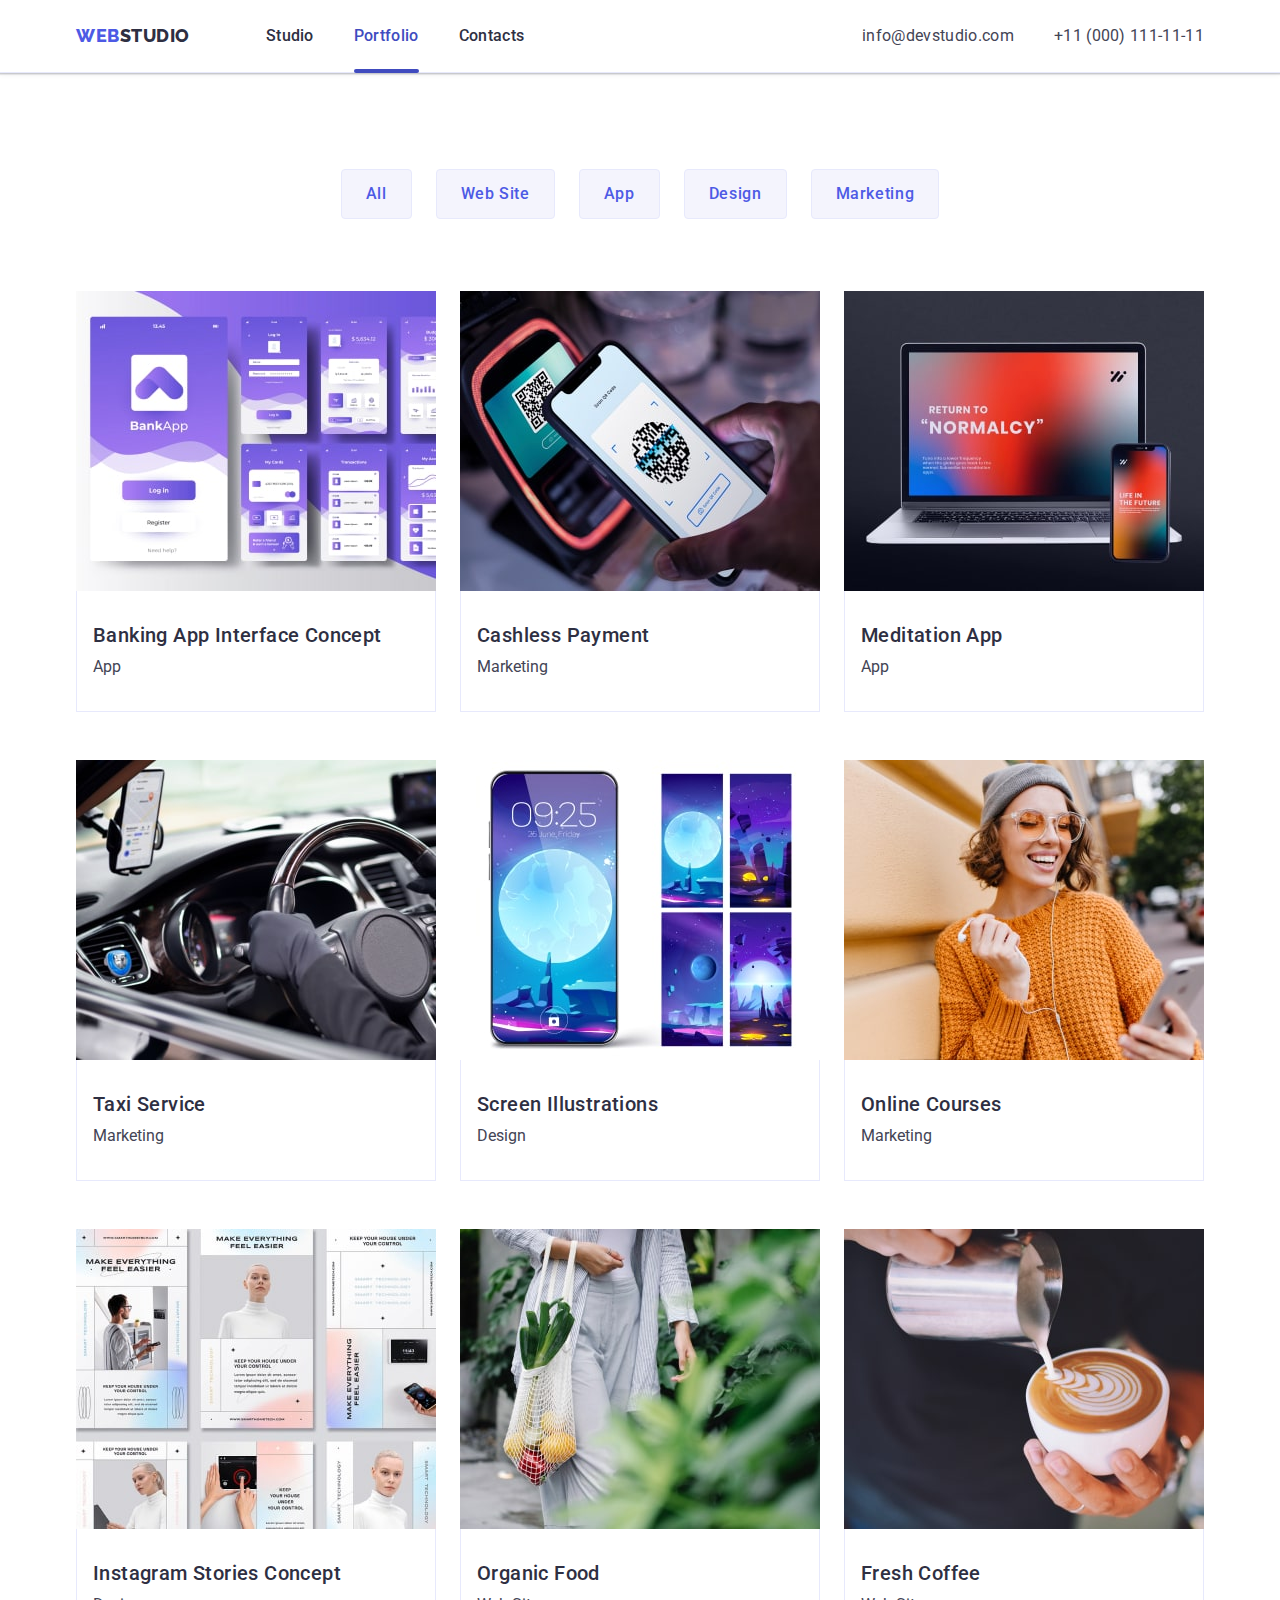
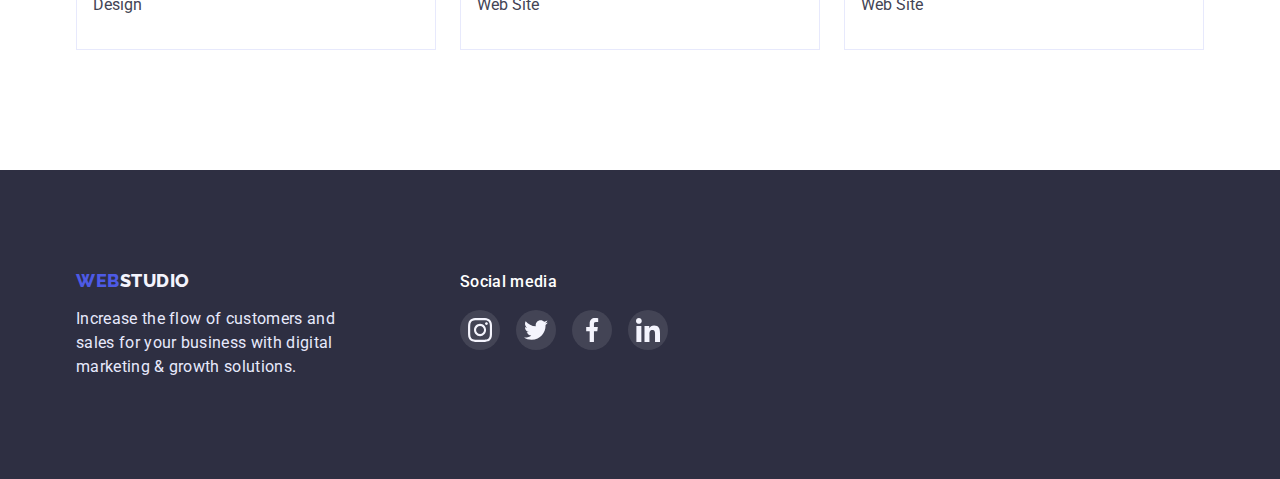
==== portfolio.html @ 3a7d2756 "Initial commit" ====
<!DOCTYPE html>
<html lang="en">

<head>
    <meta charset="UTF-8">
    <meta http-equiv="X-UA-Compatible" content="IE=edge">
    <meta name="viewport" content="width=device-width, initial-scale=1.0">

    <title>WebStudio</title>

    <link rel="stylesheet"
        href="https://cdnjs.cloudflare.com/ajax/libs/modern-normalize/1.1.0/modern-normalize.min.css">

    <link rel="preconnect" href="https://fonts.googleapis.com">
    <link rel="preconnect" href="https://fonts.gstatic.com" crossorigin>
    <link
        href="https://fonts.googleapis.com/css2?family=Raleway:wght@800&family=Roboto:wght@400;500;700;900&display=swap"
        rel="stylesheet">

    <link rel="stylesheet" href="./css/styles.css">

</head>

<body>

    <header>
        <div class="container page-header">
            <nav class="site-nav">
                <a class="logo link" href="./index.html">
                    <span class="logo-accent">Web</span>Studio</a>

                <ul class="site-nav-list list">
                    <li class="site-nav-item">
                        <a class="site-nav-link link" href="./index.html">Studio</a>
                    </li>
                    <li class="site-nav-item">
                        <a class="site-nav-link link active" href="./portfolio.html">Portfolio</a>
                    </li>
                    <li class="site-nav-item">
                        <a class="site-nav-link link" href="">Contacts</a>
                    </li>
                </ul>
            </nav>

            <address>
                <ul class="contacts-list list">
                    <li class="contacts-list-item">
                        <a class="link" href="mailto:info@devstudio.com">info@devstudio.com</a>
                    </li>
                    <li class="contacts-list-item">
                        <a class="link" href="tel:+110001111111">+11 (000) 111-11-11</a>
                    </li>
                </ul>
            </address>
        </div>
    </header>

    <main>
        <section class="portfolio">
            <div class="container">
                <h1 class="visually-hidden">Portfolio</h1>
                <!-- Filter -->
                <ul class="filter list">
                    <li class="filter-item"><button type="button" class="filter-btn">All</button></li>
                    <li class="filter-item"><button type="button" class="filter-btn">Web site</button></li>
                    <li class="filter-item"><button type="button" class="filter-btn">App</button></li>
                    <li class="filter-item"><button type="button" class="filter-btn">Design</button></li>
                    <li class="filter-item"><button type="button" class="filter-btn">Marketing</button></li>
                </ul>

                <!-- Portfolio -->
                <ul class="portfolio-list list">
                    <li class="project">
                        <a class="project-link link" href="">
                            <div class="img-wrap">
                                <img src="./images/portfolio/img1.jpg" alt="App interface" width="360">
                                <p class="img-text-overlay">14 Stylish and User-Friendly App Design Concepts · Task
                                    Manager App ·
                                    Calorie Tracker
                                    App · Exotic Fruit Ecommerce App ·
                                    Cloud Storage App</p>
                            </div>
                            <div class="project-content">
                                <h2 class="subtitle">Banking app interface concept</h2>
                                <p class="description">App</p>
                            </div>
                        </a>
                    </li>
                    <li class="project">
                        <a class="project-link link" href="">
                            <div class="img-wrap">
                                <img src="./images/portfolio/img2.jpg" alt="Cashless payment" width="360">
                                <p class="img-text-overlay">14 Stylish and User-Friendly App Design Concepts · Task
                                    Manager App ·
                                    Calorie Tracker
                                    App · Exotic Fruit Ecommerce App ·
                                    Cloud Storage App</p>
                            </div>
                            <div class="project-content">
                                <h2 class="subtitle">Cashless payment</h2>
                                <p class="description">Marketing</p>
                            </div>

                        </a>
                    </li>
                    <li class="project">
                        <a class="project-link link" href="">
                            <div class="img-wrap">
                                <img src="./images/portfolio/img3.jpg" alt="Meditation app" width="360">
                                <p class="img-text-overlay">14 Stylish and User-Friendly App Design Concepts · Task
                                    Manager App ·
                                    Calorie Tracker
                                    App · Exotic Fruit Ecommerce App ·
                                    Cloud Storage App</p>
                            </div>
                            <div class="project-content">
                                <h2 class="subtitle">Meditation App</h2>
                                <p class="description">App</p>
                            </div>
                        </a>
                    </li>
                    <li class="project">
                        <a class="project-link link" href="">
                            <div class="img-wrap">
                                <img src="./images/portfolio/img4.jpg" alt="Taxi service" width="360">
                                <p class="img-text-overlay">14 Stylish and User-Friendly App Design Concepts · Task
                                    Manager App ·
                                    Calorie Tracker
                                    App · Exotic Fruit Ecommerce App ·
                                    Cloud Storage App</p>
                            </div>
                            <div class="project-content">
                                <h2 class="subtitle">Taxi service</h2>
                                <p class="description">Marketing</p>
                            </div>
                        </a>
                    </li>
                    <li class="project">
                        <a class="project-link link" href="">
                            <div class="img-wrap">
                                <img src="./images/portfolio/img5.jpg" alt="Screen illustrations" width="360">
                                <p class="img-text-overlay">14 Stylish and User-Friendly App Design Concepts · Task
                                    Manager App ·
                                    Calorie Tracker
                                    App · Exotic Fruit Ecommerce App ·
                                    Cloud Storage App</p>
                            </div>
                            <div class="project-content">
                                <h2 class="subtitle">Screen illustrations</h2>
                                <p class="description">Design</p>
                            </div>
                        </a>
                    </li>
                    <li class="project">
                        <a class="project-link link" href="">
                            <div class="img-wrap">
                                <img src="./images/portfolio/img6.jpg" alt="Online courses" width="360">
                                <p class="img-text-overlay">14 Stylish and User-Friendly App Design Concepts · Task
                                    Manager App ·
                                    Calorie Tracker
                                    App · Exotic Fruit Ecommerce App ·
                                    Cloud Storage App</p>
                            </div>
                            <div class="project-content">
                                <h2 class="subtitle">Online courses</h2>
                                <p class="description">Marketing</p>
                            </div>
                        </a>
                    </li>
                    <li class="project">
                        <a class="project-link link" href="">
                            <div class="img-wrap">
                                <img src="./images/portfolio/img7.jpg" alt="Instagram stories concept" width="360">
                                <p class="img-text-overlay">14 Stylish and User-Friendly App Design Concepts · Task
                                    Manager App ·
                                    Calorie Tracker
                                    App · Exotic Fruit Ecommerce App ·
                                    Cloud Storage App</p>
                            </div>
                            <div class="project-content">
                                <h2 class="subtitle">Instagram stories concept</h2>
                                <p class="description">Design</p>
                            </div>
                        </a>
                    </li>
                    <li class="project">
                        <a class="project-link link" href="">
                            <div class="img-wrap">
                                <img src="./images/portfolio/img8.jpg" alt="Organic food" width="360">
                                <p class="img-text-overlay">14 Stylish and User-Friendly App Design Concepts · Task
                                    Manager App ·
                                    Calorie Tracker
                                    App · Exotic Fruit Ecommerce App ·
                                    Cloud Storage App</p>
                            </div>
                            <div class="project-content">
                                <h2 class="subtitle">Organic food</h2>
                                <p class="description">Web site</p>
                            </div>
                        </a>
                    </li>
                    <li class="project">
                        <a class="project-link link" href="">
                            <div class="img-wrap">
                                <img src="./images/portfolio/img9.jpg" alt="Coffee" width="360">
                                <p class="img-text-overlay">14 Stylish and User-Friendly App Design Concepts · Task
                                    Manager App ·
                                    Calorie Tracker
                                    App · Exotic Fruit Ecommerce App ·
                                    Cloud Storage App</p>
                            </div>
                            <div class="project-content">
                                <h2 class="subtitle">Fresh coffee</h2>
                                <p class="description">Web site</p>
                            </div>
                        </a>
                    </li>
                </ul>
            </div>
        </section>
    </main>

    <footer>
        <div class="container footer-container">
            <div class="logo-slogan">
                <a href="./index.html" class="logo logo-footer link"><span class="logo-accent">Web</span>Studio</a>
                <p class="footer-text">Increase the flow of customers and sales for your business with digital marketing
                    &
                    growth solutions.</p>
            </div>
            <div class="social-media">
                <p class="social-media-subtitle subtitle">Social media</p>
                <ul class="footer-social-list list">
                    <li class="footer-social-item">
                        <a href="" class="footer-social-link link">
                            <svg class="social-icon" width="24" height="24">
                                <use href="./images/icons.svg#icon-instagram"></use>
                            </svg>
                        </a>
                    </li>
                    <li class="footer-social-item">
                        <a href="" class="footer-social-link link">
                            <svg class="social-icon" width="24" height="24">
                                <use href="./images/icons.svg#icon-twitter"></use>
                            </svg>
                        </a>
                    </li>
                    <li class="footer-social-item">
                        <a href="" class="footer-social-link link">
                            <svg class="social-icon" width="24" height="24">
                                <use href="./images/icons.svg#icon-facebook"></use>
                            </svg>
                        </a>
                    </li>
                    <li class="footer-social-item">
                        <a href="" class="footer-social-link link">
                            <svg class="social-icon" width="24" height="24">
                                <use href="./images/icons.svg#icon-linkedin"></use>
                            </svg>
                        </a>
                    </li>
                </ul>
            </div>

        </div>
    </footer>

</body>

</html>
---- css/styles.css ----
:root {
  --primary-brand: #4d5ae5;
  --pressed-state: #404bbf;
  --dark: #2e2f42;
  --success: #31d0aa;
  --text: #434455;
  --subtle-text: #8e8f99;
  --accent: #e7e9fc;
  --light: #f4f4fd;
  --modal-overlay: rgba(46, 47, 66, 0.4);
  --modal-bg: #fcfcfc;
  --hero-background: rgba(46, 47, 66, 0.7);
  --main-background: #ffffff;
  --footer-social: rgba(255, 255, 255, 0.1);
  --light-text: #ffffff;
}

img {
  display: block;
  width: 100%;
  height: auto;
}

body {
  margin: 0;

  background-color: var(--main-background);
  color: var(--text);
  font-family: "Roboto", sans-serif;
  font-weight: 400;
  font-size: 16px;
  line-height: 1.5;
}

.container {
  width: 1158px;
  margin: 0 auto;
  padding: 0 15px;
}

.list {
  margin: 0;
  padding: 0;

  list-style: none;
}

.link {
  text-decoration: none;
}

.section-title {
  margin-top: 0;
  margin-bottom: 72px;

  font-weight: 700;
  font-size: 36px;
  line-height: 1.11;
  text-align: center;
  text-transform: capitalize;
  letter-spacing: 0.02em;
}

.subtitle {
  margin-top: 0;
  margin-bottom: 8px;

  color: var(--dark);
  font-weight: 500;
  font-size: 20px;
  line-height: 1.2;
  letter-spacing: 0.02em;
  text-transform: capitalize;
}

.description {
  margin-top: 0;
  margin-bottom: 0;

  color: var(--text);
  text-transform: capitalize;
}

.visually-hidden {
  position: absolute;
  width: 1px;
  height: 1px;
  margin: -1px;
  border: 0;
  padding: 0;

  white-space: nowrap;
  clip-path: inset(100%);
  clip: rect(0 0 0 0);
  overflow: hidden;
}
/*-------------------- Header ----------------------*/
header {
  border-bottom: 1px solid var(--accent);
  box-shadow: 0px 2px 1px rgba(46, 47, 66, 0.08),
    0px 1px 1px rgba(46, 47, 66, 0.16), 0px 1px 6px rgba(46, 47, 66, 0.08);
}

.page-header {
  display: flex;
  align-items: center;
}

.site-nav {
  display: flex;
  align-items: center;
}

.logo {
  display: block;
  margin-right: 76px;

  color: var(--dark);
  font-family: "Raleway", sans-serif;
  font-weight: 800;
  font-size: 18px;
  line-height: 1.33;
  letter-spacing: 0.03em;
  text-transform: uppercase;
}

.logo-accent {
  color: var(--primary-brand);
}

.site-nav-list {
  display: flex;
  gap: 40px;
}

.site-nav-link {
  position: relative;
  display: block;
  padding-top: 24px;
  padding-bottom: 24px;

  color: var(--dark);
  font-weight: 500;
  letter-spacing: 0.02em;

  transition: color 250ms cubic-bezier(0.4, 0, 0.2, 1);
}

.site-nav-link:hover,
.site-nav-link:focus,
.site-nav-link.active {
  color: var(--pressed-state);
}

.site-nav-link.active::after {
  content: "";
  position: absolute;
  left: 0;
  bottom: -1px;
  width: 100%;
  height: 4px;

  background-color: var(--pressed-state);
  border-radius: 2px;
}

address {
  margin-left: auto;
}

.contacts-list {
  display: flex;
  gap: 40px;
}

.contacts-list .link {
  color: var(--text);
  font-style: normal;
  font-weight: 400;
  font-size: 16px;
  line-height: 1.5;
  letter-spacing: 0.02em;

  transition: color 250ms cubic-bezier(0.4, 0, 0.2, 1);
}

.contacts-list .link:hover,
.contacts-list .link:focus {
  color: var(--pressed-state);
}

/*----------------- Hero section -------------------*/
.hero-section {
  padding: 188px 0;
  margin-left: auto;
  margin-right: auto;
  text-align: center;
  background-image: linear-gradient(
      var(--hero-background),
      var(--hero-background)
    ),
    url(../images/people-office.jpg);
  background-repeat: no-repeat;
  background-position: center;
  max-width: 1440px;
  background-size: cover;
}

.hero-title {
  margin: 0 auto 48px;
  max-width: 496px;

  color: var(--light-text);
  font-weight: 700;
  font-size: 56px;
  line-height: 1.07;
  letter-spacing: 0.02em;
}

.order-btn {
  padding: 16px 32px;
  min-width: 169px;
  border-radius: 4px;
  border: none;

  background-color: var(--primary-brand);
  color: var(--light-text);
  font-family: inherit;
  font-style: normal;
  font-weight: 500;
  font-size: 16px;
  line-height: 1.5;
  letter-spacing: 0.04em;
  text-align: center;

  cursor: pointer;

  transition: background-color 250ms cubic-bezier(0.4, 0, 0.2, 1);
}

.order-btn:hover,
.order-btn:focus {
  background-color: var(--pressed-state);
}

/*--------- Features ----------*/
.features {
  padding-top: 120px;
  padding-bottom: 60px;
}

.feature-list {
  display: flex;
  gap: 24px;
}

.feature-list-item {
  width: calc((100%-72px) / 4);
}

.feature-list-item::before {
  display: block;
  content: "";
  margin-bottom: 8px;
  height: 112px;
  border-radius: 4px;

  background-repeat: no-repeat;
  background-position: center;
  background-color: var(--light);
}

.icon-antenna::before {
  background-image: url(../images/svg/antenna.svg);
}

.icon-clock::before {
  background-image: url(../images/svg/clock.svg);
}

.icon-diagram::before {
  background-image: url(../images/svg/diagram.svg);
}

.icon-astronaut::before {
  background-image: url(../images/svg/astronaut.svg);
}

.feature-description {
  margin-top: 0;
  margin-bottom: 0;
}
/*--------- Works ----------*/
.works {
  padding-top: 60px;
  padding-bottom: 120px;
}

.works-list {
  display: flex;
  gap: 24px;
}

.works-list-item {
  width: calc((100%-48px) / 3);
}

/*--------- Team section ----------*/
.team-section {
  padding-top: 120px;
  padding-bottom: 120px;

  background-color: var(--light);
}

.team-list {
  display: flex;
  gap: 24px;
}

.team-item {
  width: calc((100%-72px) / 4);
  border-radius: 0px 0px 4px 4px;
  box-shadow: 0px 1px 6px rgba(46, 47, 66, 0.08),
    0px 1px 1px rgba(46, 47, 66, 0.16), 0px 2px 1px rgba(46, 47, 66, 0.08);
}
.team-item-content {
  padding: 32px 0;
  max-width: 264px;
  border-radius: 0px 0px 4px 4px;

  background-color: var(--main-background);
  text-align: center;
}

.team-item-description {
  margin-bottom: 8px;
}

.team-social-list {
  display: flex;
  justify-content: center;
  gap: 24px;
}

.team-social-item {
  width: 40px;
  height: 40px;
}
.team-social-link {
  display: flex;
  justify-content: center;
  align-items: center;
  width: 100%;
  height: 100%;
  border-radius: 50%;

  background-color: var(--primary-brand);

  transition: background-color 250ms cubic-bezier(0.4, 0, 0.2, 1);
}

.team-social-link:is(:hover, :focus) {
  background-color: var(--pressed-state);
}

.social-icon {
}

/*--------- Customers section ----------*/
.customers {
  padding-top: 130px;
  padding-bottom: 120px;
}

.customers-list {
  display: flex;
  justify-content: center;
  gap: 24px;
}

.customers-item {
  width: 168px;
  height: 88px;
}

.customer-link {
  display: flex;
  justify-content: center;
  align-items: center;
  width: 100%;
  height: 100%;
  border: 1px solid var(--subtle-text);
  border-radius: 4px;

  color: var(--subtle-text);

  transition: color 250ms cubic-bezier(0.4, 0, 0.2, 1),
    border-color 250ms cubic-bezier(0.4, 0, 0.2, 1);
}

.customer-link:is(:hover, :focus) {
  border: 1px solid var(--pressed-state);
  color: var(--pressed-state);
}

.customer-icon {
  fill: currentColor;

  transition: fill 250ms cubic-bezier(0.4, 0, 0.2, 1);
}
/*--------------------- Footer ---------------------*/
footer {
  padding-top: 100px;
  padding-bottom: 100px;

  background-color: var(--dark);
  color: var(--accent);
  letter-spacing: 0.02em;
}

.footer-container {
  display: flex;
}

.logo-slogan {
  margin-right: 120px;
}

.logo-footer {
  display: block;
  margin-bottom: 16px;

  color: var(--light);
  line-height: 1.17;
  letter-spacing: 0.03em;
}

.footer-text {
  margin-top: 0;
  margin-bottom: 0;
  width: 264px;
}

.social-media-subtitle {
  margin-bottom: 16px;

  color: var(--light-text);
  font-size: 16px;
  line-height: 1.5;
  text-transform: none;
}

.footer-social-list {
  display: flex;
  justify-content: center;
  gap: 16px;
}

.footer-social-item {
  width: 40px;
  height: 40px;
}
.footer-social-link {
  display: flex;
  justify-content: center;
  align-items: center;
  width: 100%;
  height: 100%;
  border-radius: 50%;

  background-color: var(--footer-social);

  transition: background-color 250ms cubic-bezier(0.4, 0, 0.2, 1);
}

.footer-social-link:is(:hover, :focus) {
  background-color: var(--success);
}

/*-------------------------- Portfolio page --------------------------*/
.portfolio {
  padding-top: 96px;
  padding-bottom: 120px;
}

.filter {
  display: flex;
  margin-bottom: 72px;
  justify-content: center;
  gap: 24px;
}

.filter-btn {
  padding: 12px 24px;
  border: 1px solid var(--accent);
  border-radius: 4px;

  background-color: var(--light);
  color: var(--primary-brand);
  font-family: inherit;
  font-style: normal;
  font-weight: 500;
  font-size: 16px;
  line-height: 1.5;
  letter-spacing: 0.04em;
  text-transform: capitalize;

  cursor: pointer;

  transition: background-color 250ms cubic-bezier(0.4, 0, 0.2, 1),
    color 250ms cubic-bezier(0.4, 0, 0.2, 1),
    border-color 250ms cubic-bezier(0.4, 0, 0.2, 1),
    box-shadow 250ms cubic-bezier(0.4, 0, 0.2, 1);
}

.filter-btn:hover,
.filter-btn:focus {
  box-shadow: 0px 3px 1px rgba(0, 0, 0, 0.1), 0px 2px 1px rgba(0, 0, 0, 0.08),
    0px 2px 2px rgba(0, 0, 0, 0.12);
  border-color: transparent;
  background-color: var(--pressed-state);
  color: var(--light-text);
}

.portfolio-list {
  display: flex;
  column-gap: 24px;
  row-gap: 48px;
  flex-wrap: wrap;
}

.project {
  width: calc((100% - 48px) / 3);
}

.project-link {
  display: block;
  transition: box-shadow 250ms cubic-bezier(0.4, 0, 0.2, 1);
}

.project-link:hover,
.project-link:focus {
  box-shadow: 0px 1px 6px rgba(46, 47, 66, 0.08),
    0px 1px 1px rgba(46, 47, 66, 0.16), 0px 2px 1px rgba(46, 47, 66, 0.08);
}

.img-wrap {
  position: relative;
  overflow: hidden;
}

.img-text-overlay {
  position: absolute;
  top: 0;
  left: 0;
  width: 100%;
  height: 100%;
  padding: 40px 32px 0;
  margin-top: 0;
  margin-bottom: 0;
  letter-spacing: 0.02em;
  color: var(--light);
  background-color: var(--primary-brand);

  overflow: auto;
  transform: translateY(100%);
  transition: transform 250ms cubic-bezier(0.4, 0, 0.2, 1);
}

.project-link:is(:hover, :focus) .img-text-overlay {
  transform: translateY(0);
}

.project-content {
  padding: 32px 0 32px 16px;
  border-left: 1px solid var(--accent);
  border-bottom: 1px solid var(--accent);
  border-right: 1px solid var(--accent);

  background-color: var(--main-background);
}

/*---------------- Modal -----------------*/
.backdrop {
  position: fixed;
  top: 0;
  left: 0;
  width: 100%;
  height: 100%;
  background-color: var(--modal-overlay);

  transition: opacity 250ms cubic-bezier(0.4, 0, 0.2, 1);
}

.modal {
  position: absolute;
  top: 50%;
  left: 50%;
  transform: translate(-50%, -50%) scale(1);
  width: 408px;
  min-height: 576px;

  background: var(--modal-bg);
  box-shadow: 0px 1px 1px rgba(0, 0, 0, 0.14), 0px 1px 3px rgba(0, 0, 0, 0.12),
    0px 2px 1px rgba(0, 0, 0, 0.2);
  border-radius: 4px;

  transition: transform 250ms cubic-bezier(0.4, 0, 0.2, 1);
}

.close-btn {
  display: flex;
  justify-content: center;
  align-items: center;
  width: 24px;
  height: 24px;
  margin-top: 24px;
  margin-right: 24px;
  margin-left: auto;
  padding: 0;

  background-color: var(--accent);
  border: 1px solid rgba(0, 0, 0, 0.1);
  border-radius: 50%;

  cursor: pointer;

  transition: background-color 250ms cubic-bezier(0.4, 0, 0.2, 1),
    border-color 250ms cubic-bezier(0.4, 0, 0.2, 1),
    fill 250ms cubic-bezier(0.4, 0, 0.2, 1);
}

.close-btn:is(:hover, :focus) {
  background-color: var(--pressed-state);
  border-color: transparent;
  fill: var(--main-background);
}

.is-hidden {
  opacity: 0;
  visibility: hidden;
  pointer-events: none;
}

.backdrop.is-hidden .modal {
  transform: translate(-50%, -50%) scale(0);
}
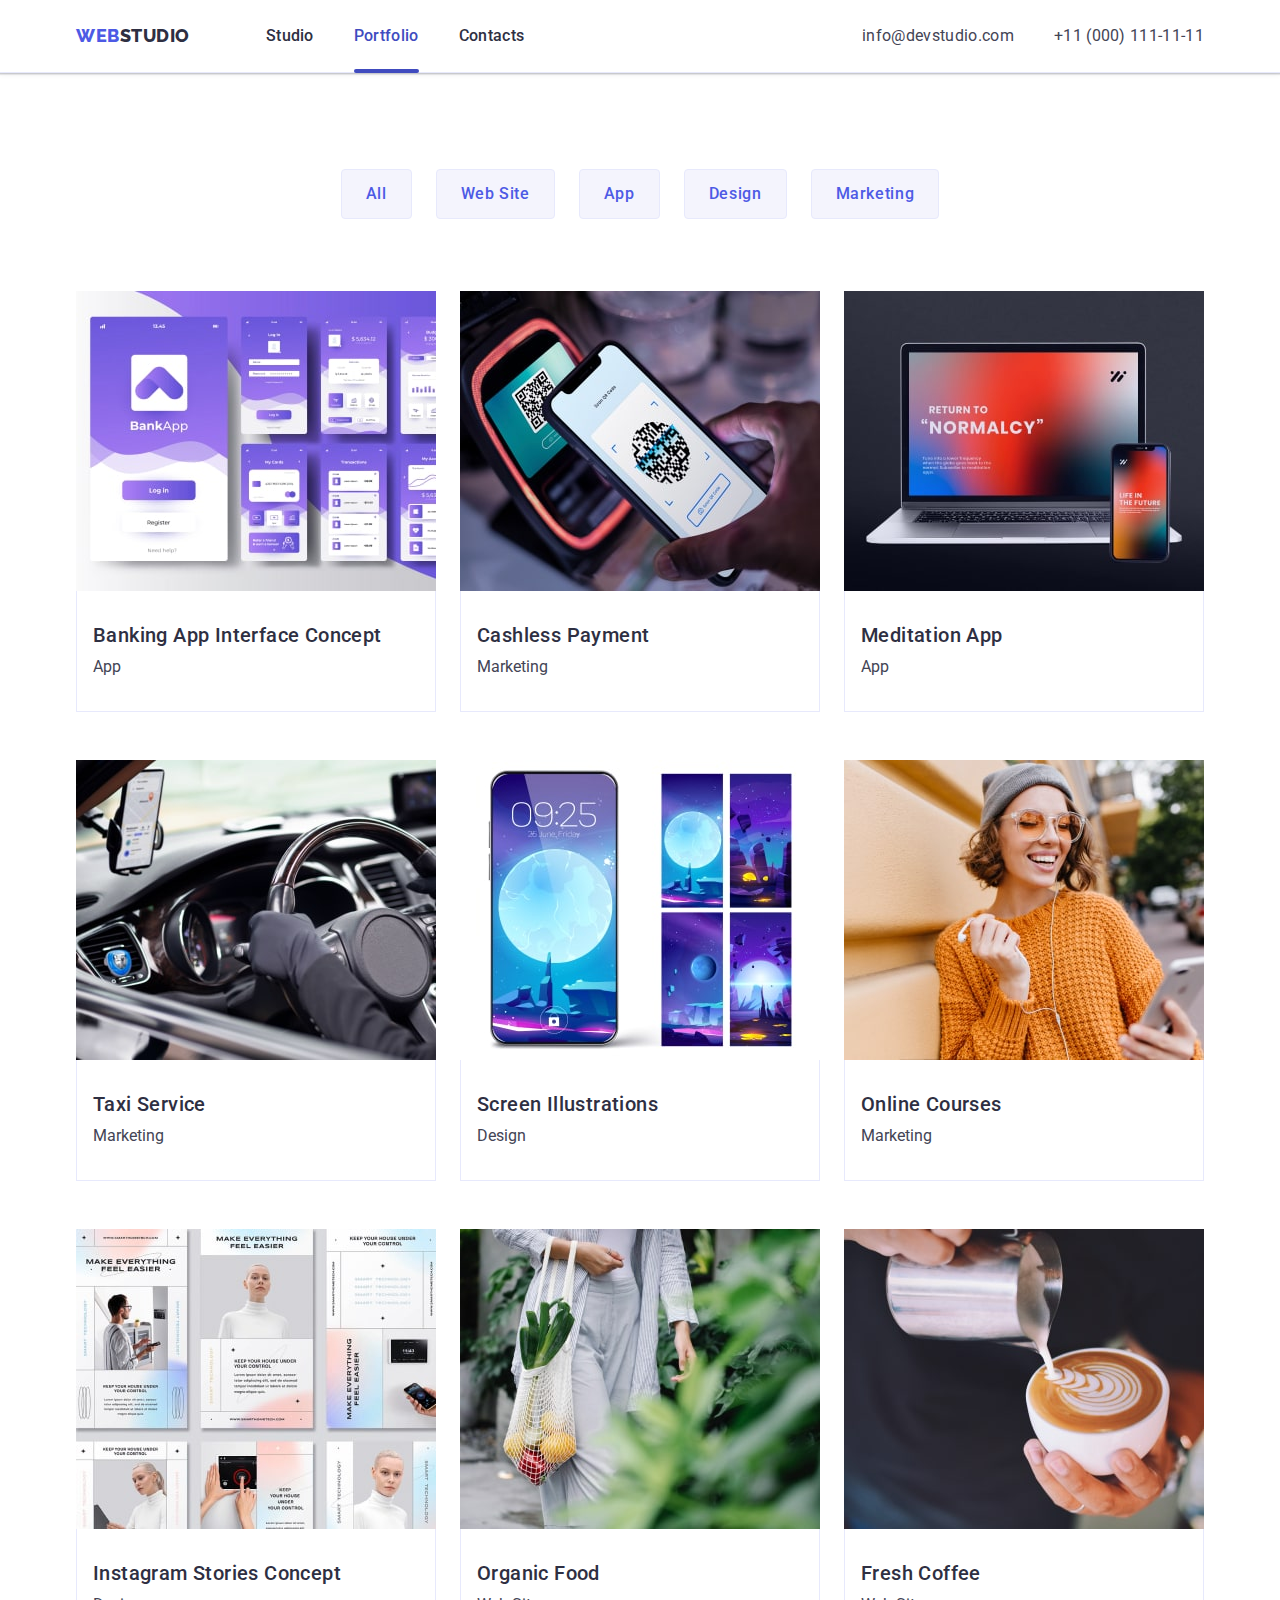
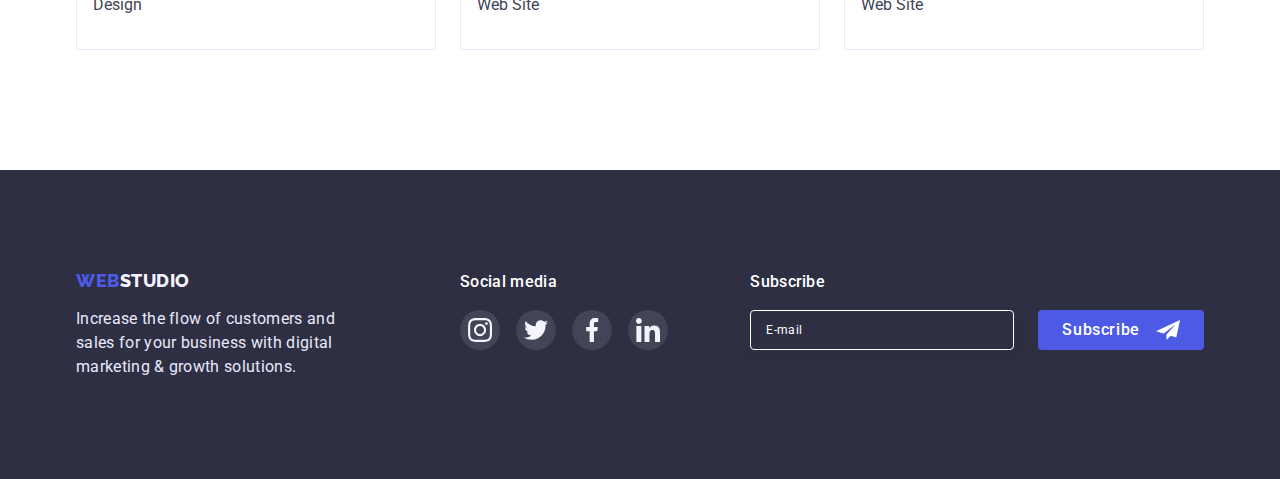
==== commit bf6bce0e: "Form footer and modal" ====
--- a/portfolio.html
+++ b/portfolio.html
@@ -262,6 +262,26 @@
                 </ul>
             </div>
 
+            <div class="subscribe-field">
+                <p class="social-media-subtitle subtitle">Subscribe</p>
+
+                <form class="subscribe-form">
+                    <div class="footer-field-group">
+                        <input type="email" id="subscribe-field" class="subscribe-input" required>
+                        <label for="subscribe-field" class="subscribe-label">
+                            E-mail
+                        </label>
+                    </div>
+
+                    <button type="submit" class="subscribe-btn order-btn">
+                        <span class="name-btn">Subscribe</span>
+                        <svg class="subscribe-icon" width="24" height="24">
+                            <use href="./images/icons.svg#icon-plane"></use>
+                        </svg>
+                    </button>
+                </form>
+            </div>
+
         </div>
     </footer>
 
--- a/css/styles.css
+++ b/css/styles.css
@@ -4,10 +4,11 @@
   --dark: #2e2f42;
   --success: #31d0aa;
   --text: #434455;
-  --subtle-text: #8e8f99;
+  --subtitle-text: #8e8f99;
   --accent: #e7e9fc;
   --light: #f4f4fd;
   --modal-overlay: rgba(46, 47, 66, 0.4);
+  --modal-form: rgba(46, 47, 66, 0.2);
   --modal-bg: #fcfcfc;
   --hero-background: rgba(46, 47, 66, 0.7);
   --main-background: #ffffff;
@@ -93,6 +94,17 @@
   clip-path: inset(100%);
   clip: rect(0 0 0 0);
   overflow: hidden;
+}
+
+.form {
+  font-size: 12px;
+  line-height: 1.17;
+  letter-spacing: 0.04em;
+  color: var(--dark);
+
+  border: 1px solid var(--modal-form);
+  border-radius: 4px;
+  outline: transparent;
 }
 /*-------------------- Header ----------------------*/
 header {
@@ -478,6 +490,57 @@
   background-color: var(--success);
 }
 
+.subscribe-field {
+  margin-left: auto;
+}
+
+.subscribe-form {
+  display: flex;
+  gap: 24px;
+}
+
+.footer-field-group {
+  position: relative;
+}
+.subscribe-input {
+  width: 264px;
+  height: 40px;
+  padding: 8px 16px;
+  padding-left: 60px;
+
+  border: 1px solid var(--main-background);
+  filter: drop-shadow(0px 4px 4px rgba(0, 0, 0, 0.15));
+  border-radius: 4px;
+  background-color: inherit;
+  color: var(--light-text);
+  font-size: 12px;
+  line-height: 2;
+}
+
+.subscribe-label {
+  position: absolute;
+  top: 50%;
+  left: 16px;
+  transform: translateY(-50%);
+
+  display: block;
+  color: var(--light-text);
+  font-size: 12px;
+  line-height: 2;
+}
+
+.subscribe-btn {
+  display: flex;
+  justify-content: center;
+  align-items: center;
+  gap: 16px;
+  padding: 8px 24px;
+  min-width: 165px;
+}
+
+.subscribe-icon {
+  fill: var(--main-background);
+}
 /*-------------------------- Portfolio page --------------------------*/
 .portfolio {
   padding-top: 96px;
@@ -588,6 +651,7 @@
   left: 0;
   width: 100%;
   height: 100%;
+
   background-color: var(--modal-overlay);
 
   transition: opacity 250ms cubic-bezier(0.4, 0, 0.2, 1);
@@ -600,6 +664,7 @@
   transform: translate(-50%, -50%) scale(1);
   width: 408px;
   min-height: 576px;
+  padding: 24px;
 
   background: var(--modal-bg);
   box-shadow: 0px 1px 1px rgba(0, 0, 0, 0.14), 0px 1px 3px rgba(0, 0, 0, 0.12),
@@ -615,9 +680,8 @@
   align-items: center;
   width: 24px;
   height: 24px;
-  margin-top: 24px;
-  margin-right: 24px;
   margin-left: auto;
+  margin-bottom: 24px;
   padding: 0;
 
   background-color: var(--accent);
@@ -646,3 +710,149 @@
 .backdrop.is-hidden .modal {
   transform: translate(-50%, -50%) scale(0);
 }
+
+/*------------------------ Modal-form -------------------------*/
+.modal-form-title {
+  margin-top: 0;
+  margin-bottom: 16px;
+
+  font-weight: 500;
+  font-size: 16px;
+  line-height: 1.5;
+  text-align: center;
+  letter-spacing: 0.02em;
+  color: var(--dark);
+}
+
+.modal-form {
+  display: flex;
+  flex-direction: column;
+}
+
+.form-group {
+  margin-bottom: 8px;
+}
+
+.comment-field {
+  margin-bottom: 16px;
+}
+
+.form-label {
+  margin-bottom: 4px;
+
+  font-size: 12px;
+  line-height: 1.17;
+  letter-spacing: 0.04em;
+  color: var(--subtitle-text);
+}
+
+.form-field-group {
+  position: relative;
+}
+
+.form-field {
+  width: 100%;
+  height: 40px;
+  padding: 8px 16px;
+  padding-left: 38px;
+
+  transition: border-color 250ms cubic-bezier(0.4, 0, 0.2, 1);
+}
+
+.form-field:is(:hover, :focus) {
+  border-color: var(--primary-brand);
+}
+
+.form-field:is(:hover, :focus) + .form-icon {
+  fill: var(--primary-brand);
+}
+
+.form-icon {
+  position: absolute;
+  top: 50%;
+  left: 16px;
+  transform: translateY(-50%);
+
+  transition: fill 250ms cubic-bezier(0.4, 0, 0.2, 1);
+}
+
+.form-textarea {
+  display: block;
+  width: 100%;
+  height: 120px;
+  resize: none;
+  padding: 8px 16px;
+
+  transition: border-color 250ms cubic-bezier(0.4, 0, 0.2, 1);
+}
+
+.form-textarea:is(:hover, :focus) {
+  border-color: var(--primary-brand);
+}
+
+.form-textarea::placeholder {
+  color: var(--modal-overlay);
+}
+
+.checkbox-group {
+  display: flex;
+  gap: 8px;
+  align-items: center;
+  margin-bottom: 24px;
+}
+
+.checkbox-label {
+  display: flex;
+  gap: 8px;
+}
+
+.checkbox-custom {
+  display: flex;
+  align-items: center;
+  justify-content: center;
+  width: 16px;
+  height: 16px;
+
+  border: 1px solid var(--dark);
+  border-radius: 2px;
+
+  transition: border-color 250ms cubic-bezier(0.4, 0, 0.2, 1),
+    background-color 250ms cubic-bezier(0.4, 0, 0.2, 1);
+}
+
+.checkbox-input:checked + .checkbox-custom {
+  border-color: var(--primary-brand);
+  background-color: var(--primary-brand);
+}
+
+.checkbox-icon {
+  fill: none;
+}
+
+.checkbox-input:checked + .checkbox-custom > .checkbox-icon {
+  fill: var(--light);
+}
+
+.checkbox:checked + .checkbox-input {
+  background-color: var(--primary-brand);
+  background-image: url(../images/svg/form/click.svg);
+  background-repeat: no-repeat;
+  background-position: center;
+  border: none;
+}
+
+.checkbox-text {
+  font-size: 12px;
+  line-height: 1.17;
+  letter-spacing: 0.04em;
+  color: var(--subtitle-text);
+}
+
+.policy-link {
+  line-height: 1.33;
+  color: var(--primary-brand);
+}
+
+.send-btn {
+  margin: 0 auto;
+}
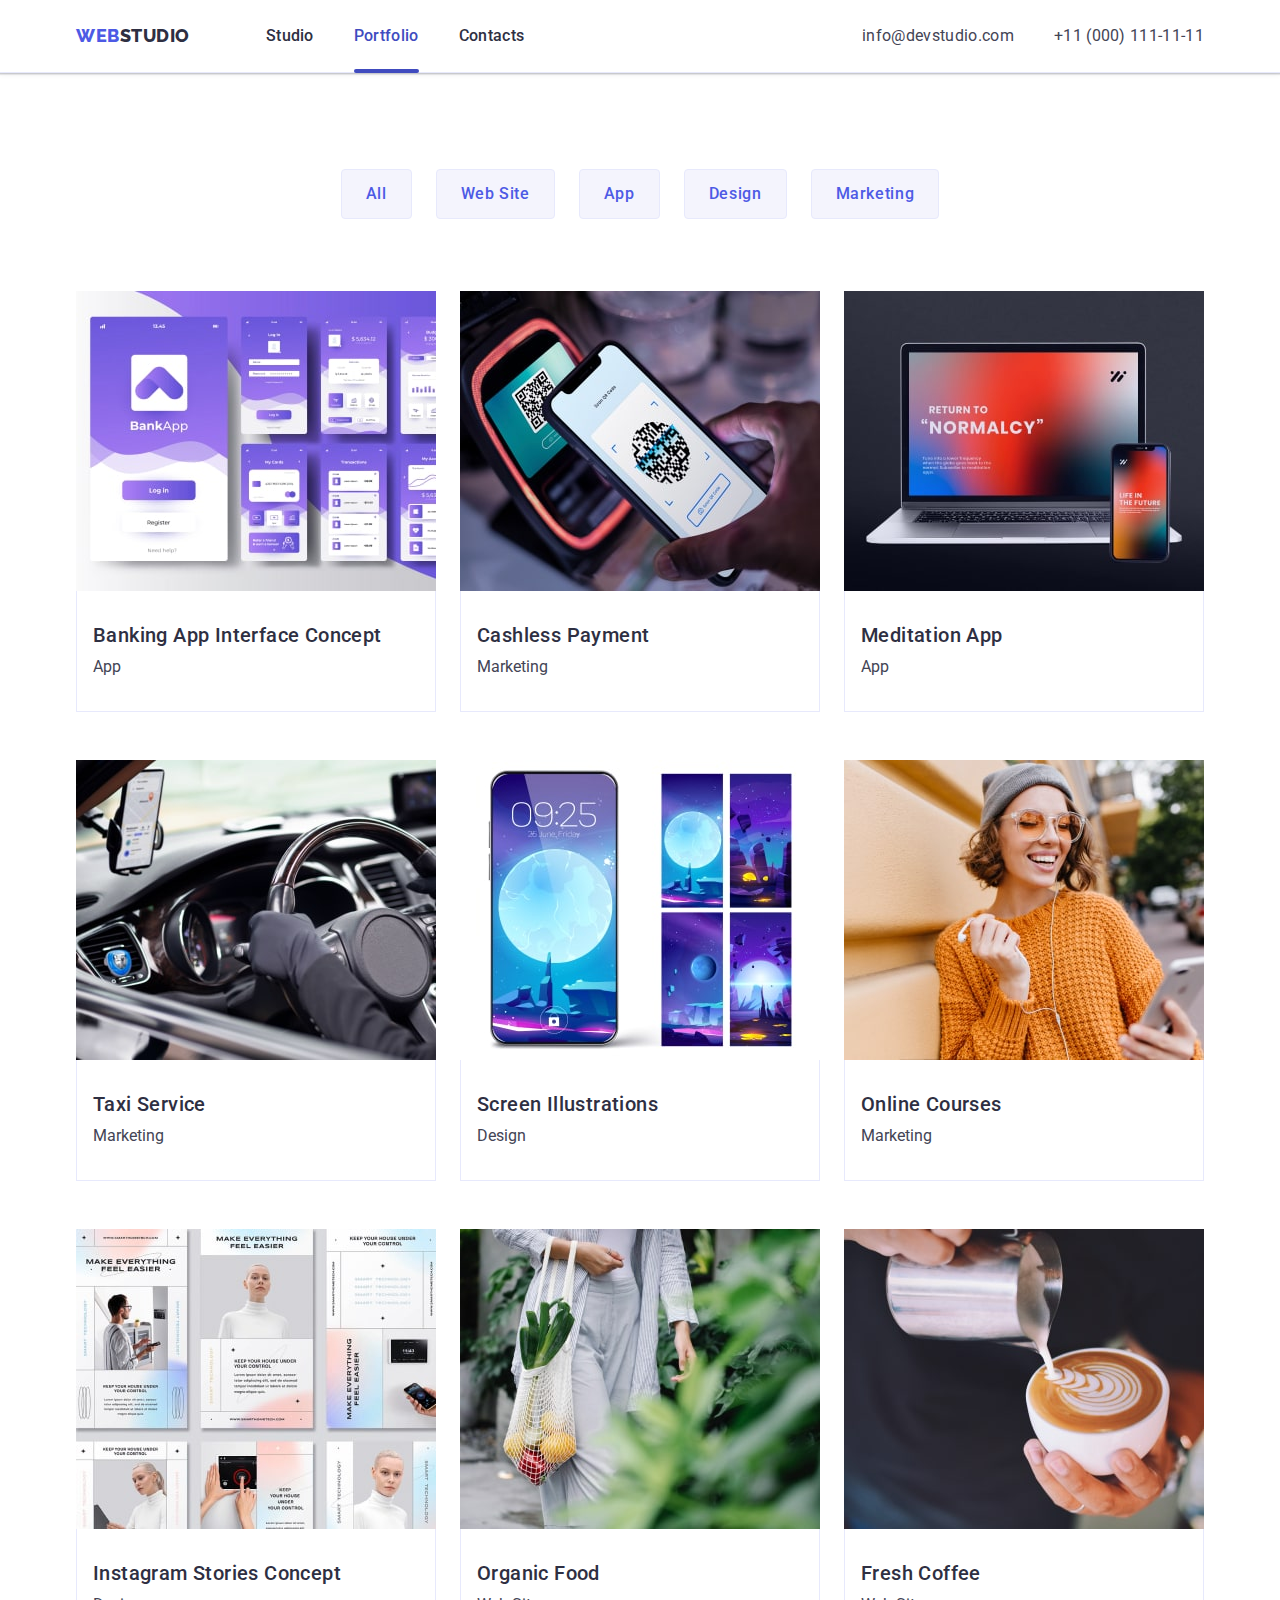
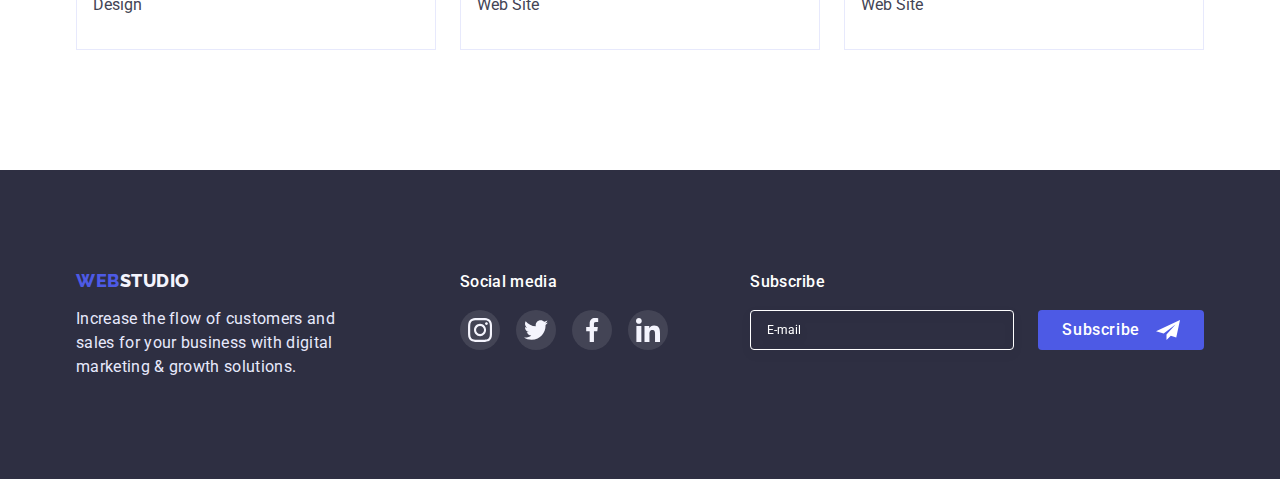
==== commit a4ff73b5: "error corrected" ====
--- a/portfolio.html
+++ b/portfolio.html
@@ -266,12 +266,9 @@
                 <p class="social-media-subtitle subtitle">Subscribe</p>
 
                 <form class="subscribe-form">
-                    <div class="footer-field-group">
-                        <input type="email" id="subscribe-field" class="subscribe-input" required>
-                        <label for="subscribe-field" class="subscribe-label">
-                            E-mail
-                        </label>
-                    </div>
+
+                    <input type="email" name="subscribe-email" id="subscribe-field" placeholder="E-mail"
+                        class="subscribe-input" required>
 
                     <button type="submit" class="subscribe-btn order-btn">
                         <span class="name-btn">Subscribe</span>
--- a/css/styles.css
+++ b/css/styles.css
@@ -402,10 +402,10 @@
   align-items: center;
   width: 100%;
   height: 100%;
-  border: 1px solid var(--subtle-text);
+  border: 1px solid var(--subtitle-text);
   border-radius: 4px;
 
-  color: var(--subtle-text);
+  color: var(--subtitle-text);
 
   transition: color 250ms cubic-bezier(0.4, 0, 0.2, 1),
     border-color 250ms cubic-bezier(0.4, 0, 0.2, 1);
@@ -499,14 +499,10 @@
   gap: 24px;
 }
 
-.footer-field-group {
-  position: relative;
-}
 .subscribe-input {
   width: 264px;
   height: 40px;
   padding: 8px 16px;
-  padding-left: 60px;
 
   border: 1px solid var(--main-background);
   filter: drop-shadow(0px 4px 4px rgba(0, 0, 0, 0.15));
@@ -517,16 +513,8 @@
   line-height: 2;
 }
 
-.subscribe-label {
-  position: absolute;
-  top: 50%;
-  left: 16px;
-  transform: translateY(-50%);
-
-  display: block;
+.subscribe-input::placeholder {
   color: var(--light-text);
-  font-size: 12px;
-  line-height: 2;
 }
 
 .subscribe-btn {
